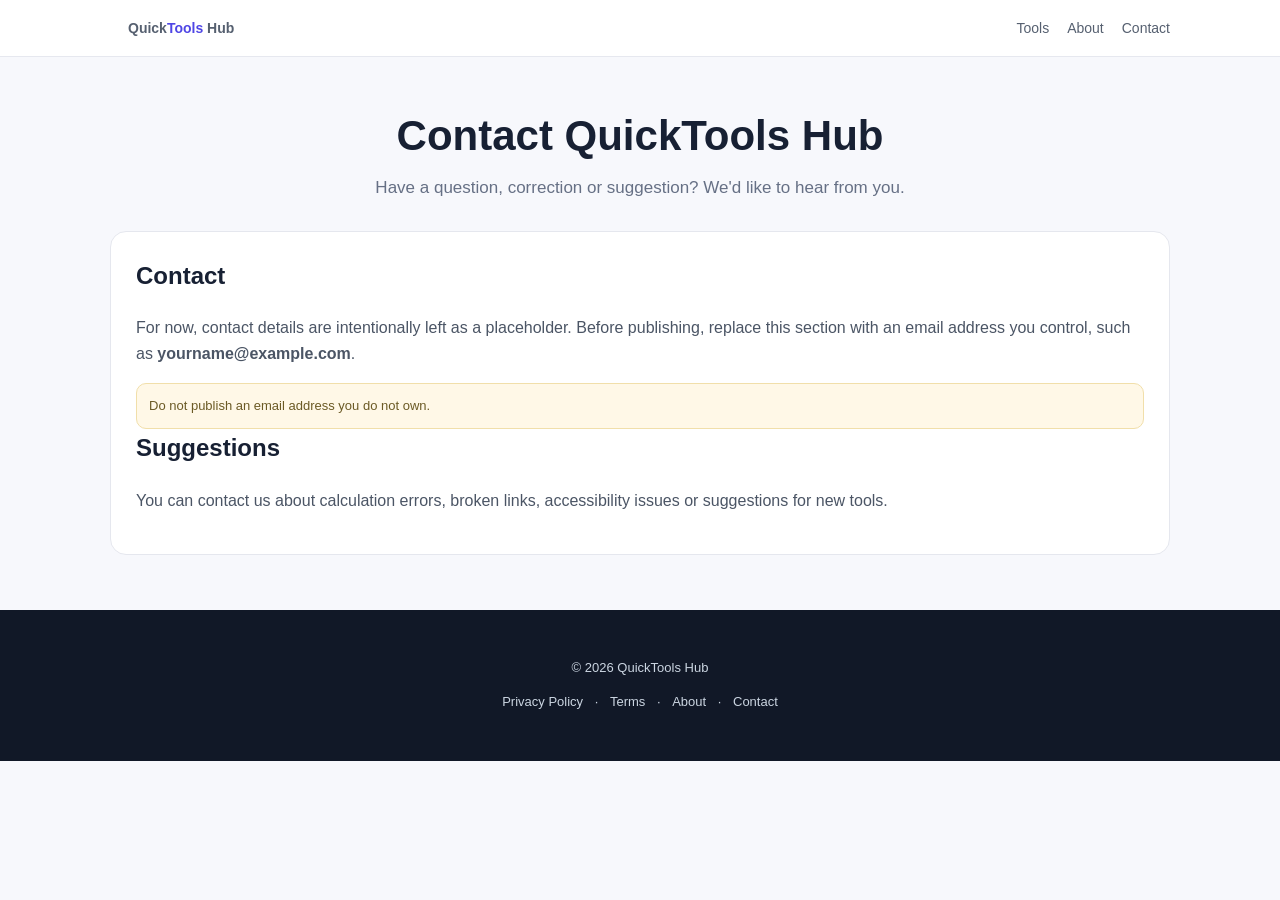
==== contact.html @ 65313769 "Add files via upload" ====
<!doctype html><html lang="en"><head><meta charset="utf-8"><meta name="viewport" content="width=device-width,initial-scale=1"><meta name="description" content="Contact QuickTools Hub with corrections, questions and suggestions."><title>Contact | QuickTools Hub</title><link rel="stylesheet" href="style.css"></head><body>
<header><div class="nav"><a class="logo" href="index.html">Quick<span>Tools</span> Hub</a><nav><a href="index.html#tools">Tools</a><a href="about.html">About</a><a href="contact.html">Contact</a></nav></div></header><section class="hero"><h1>Contact QuickTools Hub</h1><p>Have a question, correction or suggestion? We'd like to hear from you.</p></section><main class="container"><div class="content"><h2>Contact</h2><p>For now, contact details are intentionally left as a placeholder. Before publishing, replace this section with an email address you control, such as <strong>yourname@example.com</strong>.</p><div class="notice">Do not publish an email address you do not own.</div><h2>Suggestions</h2><p>You can contact us about calculation errors, broken links, accessibility issues or suggestions for new tools.</p></div></main>
<footer><p>© 2026 QuickTools Hub</p><p><a href="privacy.html">Privacy Policy</a> · <a href="terms.html">Terms</a> · <a href="about.html">About</a> · <a href="contact.html">Contact</a></p></footer><script src="script.js"></script></body></html>
---- style.css ----
*{box-sizing:border-box}html{scroll-behavior:smooth}body{margin:0;font-family:Inter,Arial,sans-serif;background:#f7f8fc;color:#172033;line-height:1.6}
header{background:#fff;border-bottom:1px solid #e6e8ef;position:sticky;top:0;z-index:10}.nav{max-width:1100px;margin:auto;padding:15px 20px;display:flex;justify-content:space-between;align-items:center}.logo{font-size:22px;font-weight:800}.logo span{color:#4f46e5}.nav a{color:#566070;text-decoration:none;margin-left:18px;font-size:14px}
.hero{max-width:900px;margin:55px auto 30px;padding:0 20px;text-align:center}.hero h1{font-size:42px;line-height:1.15;margin:0 0 14px}.hero p{color:#667085;font-size:17px;margin:0 auto;max-width:680px}
.container{max-width:1100px;margin:auto;padding:0 20px}.ad{margin:25px 0}.adbox{height:90px;border:1px dashed #c9ced9;border-radius:12px;display:flex;align-items:center;justify-content:center;color:#98a2b3;font-size:12px;background:#fff}
.section-title{margin:45px 0 18px}.section-title h2{margin:0;font-size:28px}.section-title p{color:#667085;margin:5px 0}
.grid{display:grid;grid-template-columns:repeat(auto-fit,minmax(260px,1fr));gap:18px}.card{background:#fff;border:1px solid #e5e7ee;border-radius:16px;padding:22px;box-shadow:0 5px 20px rgba(30,40,70,.05)}.card h3{margin:0 0 6px;font-size:19px}.card p{margin:0 0 15px;color:#667085;font-size:14px}
input,select{width:100%;padding:11px;border:1px solid #d5dae3;border-radius:9px;margin:5px 0;font-size:15px;background:#fff}button{width:100%;padding:11px;border:0;border-radius:9px;background:#4f46e5;color:#fff;font-weight:700;cursor:pointer;margin-top:6px}button:hover{background:#4338ca}.result{margin-top:12px;padding:11px;background:#f0f2ff;border-radius:9px;font-weight:700;min-height:20px}
.content{background:#fff;border:1px solid #e5e7ee;border-radius:16px;padding:25px;margin:20px 0}.content h2{margin-top:0}.content h3{margin-top:25px}.content p,.content li{color:#4b5565}.notice{background:#fff8e7;border:1px solid #f1dfaa;border-radius:10px;padding:12px;color:#6b5a25;font-size:13px}
footer{margin-top:55px;background:#111827;color:#cbd5e1;padding:35px 20px;text-align:center;font-size:13px}footer a{color:#cbd5e1;margin:0 8px;text-decoration:none}
@media(max-width:600px){.hero h1{font-size:32px}.nav a{margin-left:8px}.nav{padding:13px 15px}}
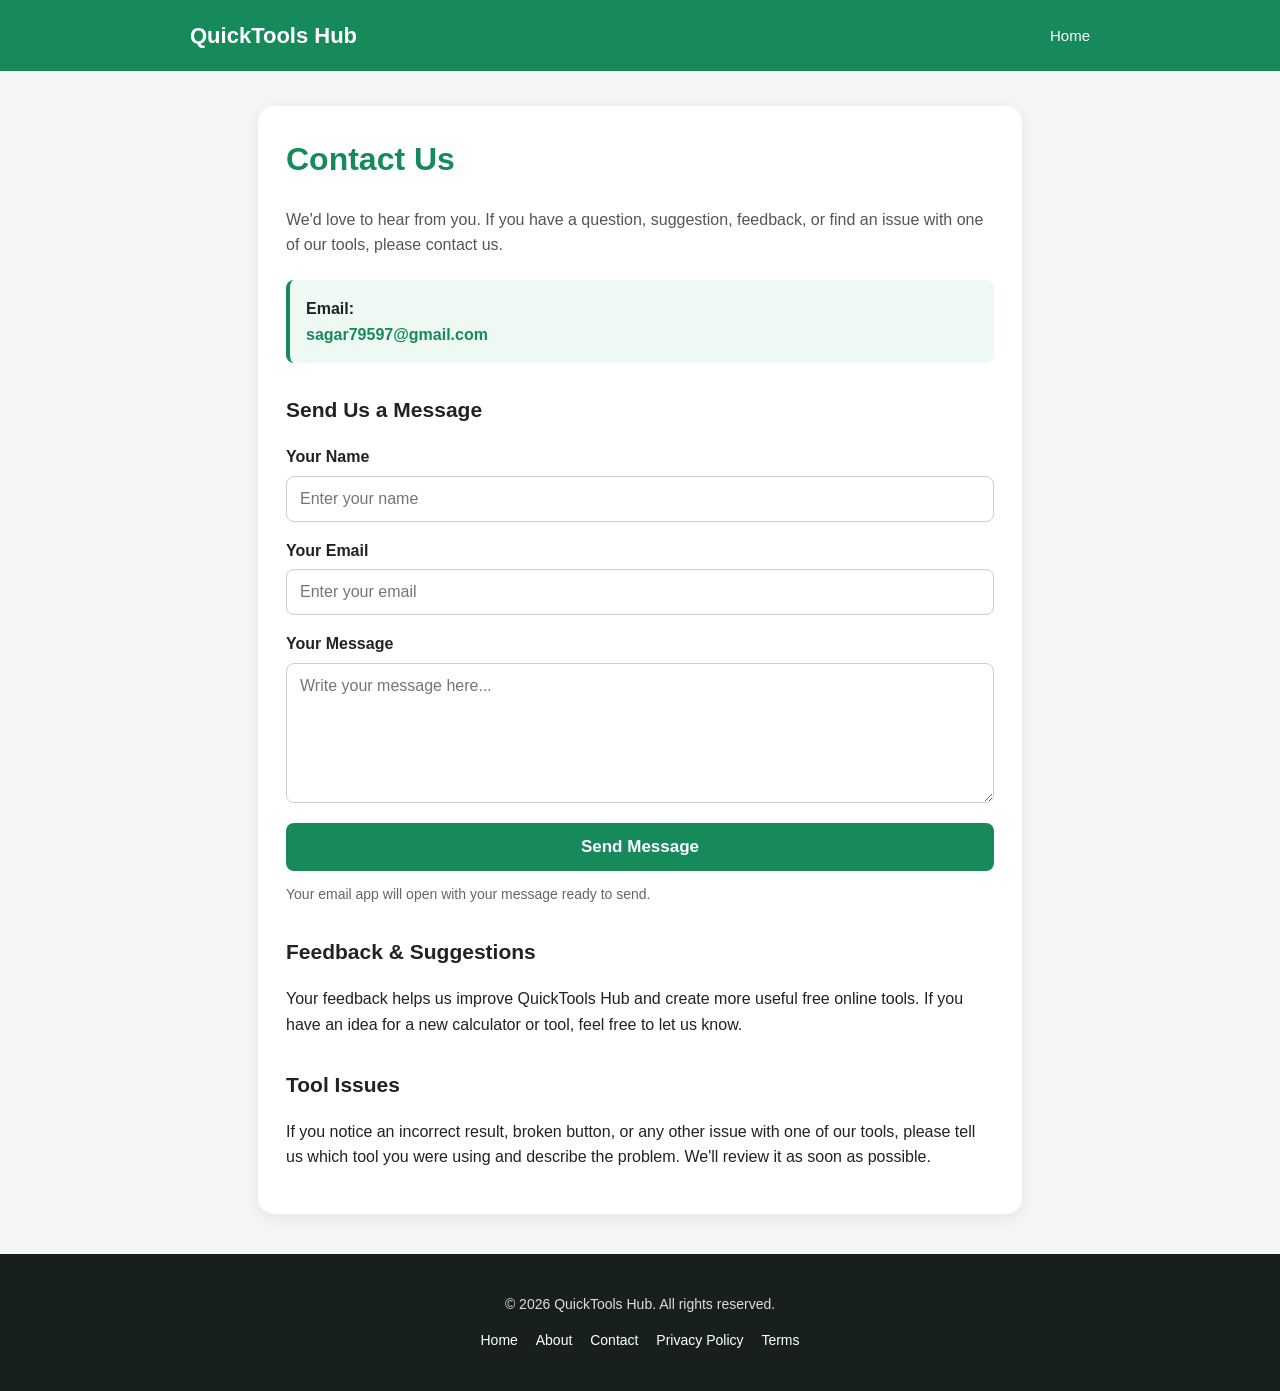
==== commit c675d853: "Update contact.html" ====
--- a/contact.html
+++ b/contact.html
@@ -1,3 +1,295 @@
-<!doctype html><html lang="en"><head><meta charset="utf-8"><meta name="viewport" content="width=device-width,initial-scale=1"><meta name="description" content="Contact QuickTools Hub with corrections, questions and suggestions."><title>Contact | QuickTools Hub</title><link rel="stylesheet" href="style.css"></head><body>
-<header><div class="nav"><a class="logo" href="index.html">Quick<span>Tools</span> Hub</a><nav><a href="index.html#tools">Tools</a><a href="about.html">About</a><a href="contact.html">Contact</a></nav></div></header><section class="hero"><h1>Contact QuickTools Hub</h1><p>Have a question, correction or suggestion? We'd like to hear from you.</p></section><main class="container"><div class="content"><h2>Contact</h2><p>For now, contact details are intentionally left as a placeholder. Before publishing, replace this section with an email address you control, such as <strong>yourname@example.com</strong>.</p><div class="notice">Do not publish an email address you do not own.</div><h2>Suggestions</h2><p>You can contact us about calculation errors, broken links, accessibility issues or suggestions for new tools.</p></div></main>
-<footer><p>© 2026 QuickTools Hub</p><p><a href="privacy.html">Privacy Policy</a> · <a href="terms.html">Terms</a> · <a href="about.html">About</a> · <a href="contact.html">Contact</a></p></footer><script src="script.js"></script></body></html>+<!<!DOCTYPE html>
+<html lang="en">
+<head>
+  <meta charset="UTF-8">
+  <meta name="viewport" content="width=device-width, initial-scale=1.0">
+
+  <title>Contact Us - QuickTools Hub</title>
+  <meta name="description" content="Contact QuickTools Hub for questions, suggestions, feedback, or issues with our free online tools.">
+
+  <style>
+    * {
+      box-sizing: border-box;
+    }
+
+    body {
+      margin: 0;
+      font-family: Arial, sans-serif;
+      background: #f5f7f6;
+      color: #222;
+      line-height: 1.6;
+    }
+
+    header {
+      background: #168a5b;
+      color: white;
+      padding: 18px 20px;
+    }
+
+    .header-inner {
+      max-width: 900px;
+      margin: auto;
+      display: flex;
+      align-items: center;
+      justify-content: space-between;
+    }
+
+    .logo {
+      font-size: 22px;
+      font-weight: bold;
+      text-decoration: none;
+      color: white;
+    }
+
+    .home-link {
+      color: white;
+      text-decoration: none;
+      font-size: 15px;
+    }
+
+    main {
+      max-width: 800px;
+      margin: 35px auto;
+      padding: 0 18px;
+    }
+
+    .card {
+      background: white;
+      padding: 28px;
+      border-radius: 16px;
+      box-shadow: 0 4px 18px rgba(0,0,0,0.08);
+    }
+
+    h1 {
+      margin-top: 0;
+      color: #168a5b;
+      font-size: 32px;
+    }
+
+    h2 {
+      font-size: 21px;
+      margin-top: 30px;
+    }
+
+    .intro {
+      color: #555;
+    }
+
+    .contact-box {
+      background: #eef9f4;
+      border-left: 4px solid #168a5b;
+      padding: 16px;
+      border-radius: 8px;
+      margin: 22px 0;
+    }
+
+    .email {
+      color: #168a5b;
+      font-weight: bold;
+      text-decoration: none;
+      word-break: break-word;
+    }
+
+    label {
+      display: block;
+      margin-top: 16px;
+      margin-bottom: 6px;
+      font-weight: bold;
+    }
+
+    input,
+    textarea {
+      width: 100%;
+      padding: 13px;
+      border: 1px solid #ccc;
+      border-radius: 8px;
+      font-size: 16px;
+      font-family: inherit;
+    }
+
+    textarea {
+      min-height: 140px;
+      resize: vertical;
+    }
+
+    button {
+      margin-top: 20px;
+      width: 100%;
+      padding: 14px;
+      border: none;
+      border-radius: 8px;
+      background: #168a5b;
+      color: white;
+      font-size: 17px;
+      font-weight: bold;
+      cursor: pointer;
+    }
+
+    button:hover {
+      background: #117149;
+    }
+
+    .note {
+      font-size: 14px;
+      color: #666;
+      margin-top: 12px;
+    }
+
+    footer {
+      margin-top: 40px;
+      padding: 25px 15px;
+      text-align: center;
+      background: #17201c;
+      color: #ddd;
+      font-size: 14px;
+    }
+
+    footer a {
+      color: #fff;
+      text-decoration: none;
+      margin: 0 7px;
+    }
+
+    @media (max-width: 600px) {
+      .header-inner {
+        gap: 10px;
+      }
+
+      .logo {
+        font-size: 19px;
+      }
+
+      h1 {
+        font-size: 27px;
+      }
+
+      .card {
+        padding: 20px;
+      }
+    }
+  </style>
+</head>
+
+<body>
+
+  <header>
+    <div class="header-inner">
+      <a class="logo" href="index.html">QuickTools Hub</a>
+      <a class="home-link" href="index.html">Home</a>
+    </div>
+  </header>
+
+  <main>
+    <div class="card">
+
+      <h1>Contact Us</h1>
+
+      <p class="intro">
+        We'd love to hear from you. If you have a question, suggestion,
+        feedback, or find an issue with one of our tools, please contact us.
+      </p>
+
+      <div class="contact-box">
+        <strong>Email:</strong><br>
+        <a class="email" href="mailto:YOUR-EMAIL@gmail.com">
+          sagar79597@gmail.com
+        </a>
+      </div>
+
+      <h2>Send Us a Message</h2>
+
+      <form onsubmit="sendEmail(event)">
+
+        <label for="name">Your Name</label>
+        <input
+          type="text"
+          id="name"
+          name="name"
+          placeholder="Enter your name"
+          required
+        >
+
+        <label for="email">Your Email</label>
+
+<input
+  type="email"
+  id="email"
+  name="email"
+  placeholder="Enter your email"
+  required
+>
+        <label for="message">Your Message</label>
+        <textarea
+          id="message"
+          name="message"
+          placeholder="Write your message here..."
+          required
+        ></textarea>
+
+        <button type="submit">Send Message</button>
+
+        <p class="note">
+          Your email app will open with your message ready to send.
+        </p>
+
+      </form>
+
+      <h2>Feedback & Suggestions</h2>
+
+      <p>
+        Your feedback helps us improve QuickTools Hub and create more useful
+        free online tools. If you have an idea for a new calculator or tool,
+        feel free to let us know.
+      </p>
+
+      <h2>Tool Issues</h2>
+
+      <p>
+        If you notice an incorrect result, broken button, or any other issue
+        with one of our tools, please tell us which tool you were using and
+        describe the problem. We'll review it as soon as possible.
+      </p>
+
+    </div>
+  </main>
+
+  <footer>
+    <p>© 2026 QuickTools Hub. All rights reserved.</p>
+
+    <p>
+      <a href="index.html">Home</a>
+      <a href="about.html">About</a>
+      <a href="contact.html">Contact</a>
+      <a href="privacy.html">Privacy Policy</a>
+      <a href="terms.html">Terms</a>
+    </p>
+  </footer>
+
+  <script>
+    function sendEmail(event) {
+      event.preventDefault();
+
+      const name = document.getElementById("name").value;
+      const email = document.getElementById("email").value;
+      const message = document.getElementById("message").value;
+
+      const subject = encodeURIComponent(
+        "QuickTools Hub Contact - " + name
+      );
+
+      const body = encodeURIComponent(
+        "Name: " + name +
+        "\nEmail: " + email +
+        "\n\nMessage:\n" + message
+      );
+
+      window.location.href =
+        "mailto:sagar79597@gmail.com?subject=" +
+        subject +
+        "&body=" +
+        body;
+    }
+  </script>
+
+</body>
+</html>
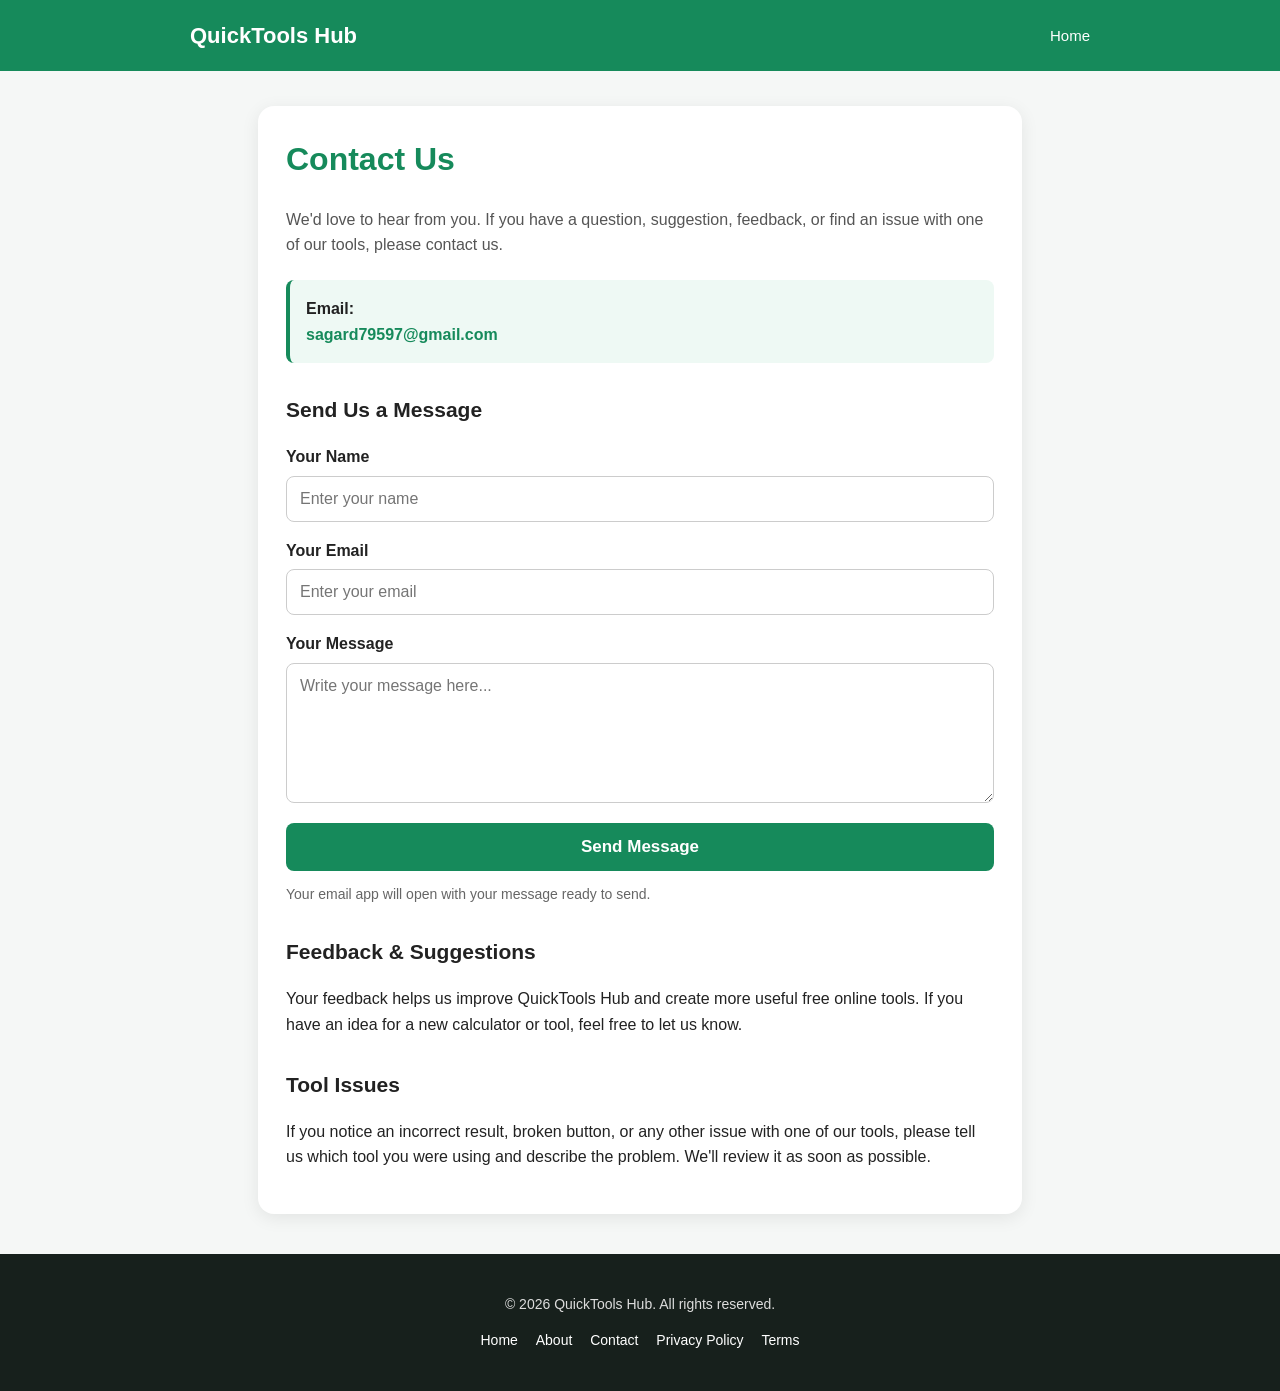
==== commit 3c25f618: "Update contact.html" ====
--- a/contact.html
+++ b/contact.html
@@ -191,9 +191,9 @@
 
       <div class="contact-box">
         <strong>Email:</strong><br>
-        <a class="email" href="mailto:YOUR-EMAIL@gmail.com">
-          sagar79597@gmail.com
-        </a>
+        <a class="email" href="mailto:sagard79597@gmail.com">
+  sagard79597@gmail.com
+</a>
       </div>
 
       <h2>Send Us a Message</h2>
@@ -284,7 +284,7 @@
       );
 
       window.location.href =
-        "mailto:sagar79597@gmail.com?subject=" +
+        "mailto:sagard79597@gmail.com?subject=" +
         subject +
         "&body=" +
         body;
